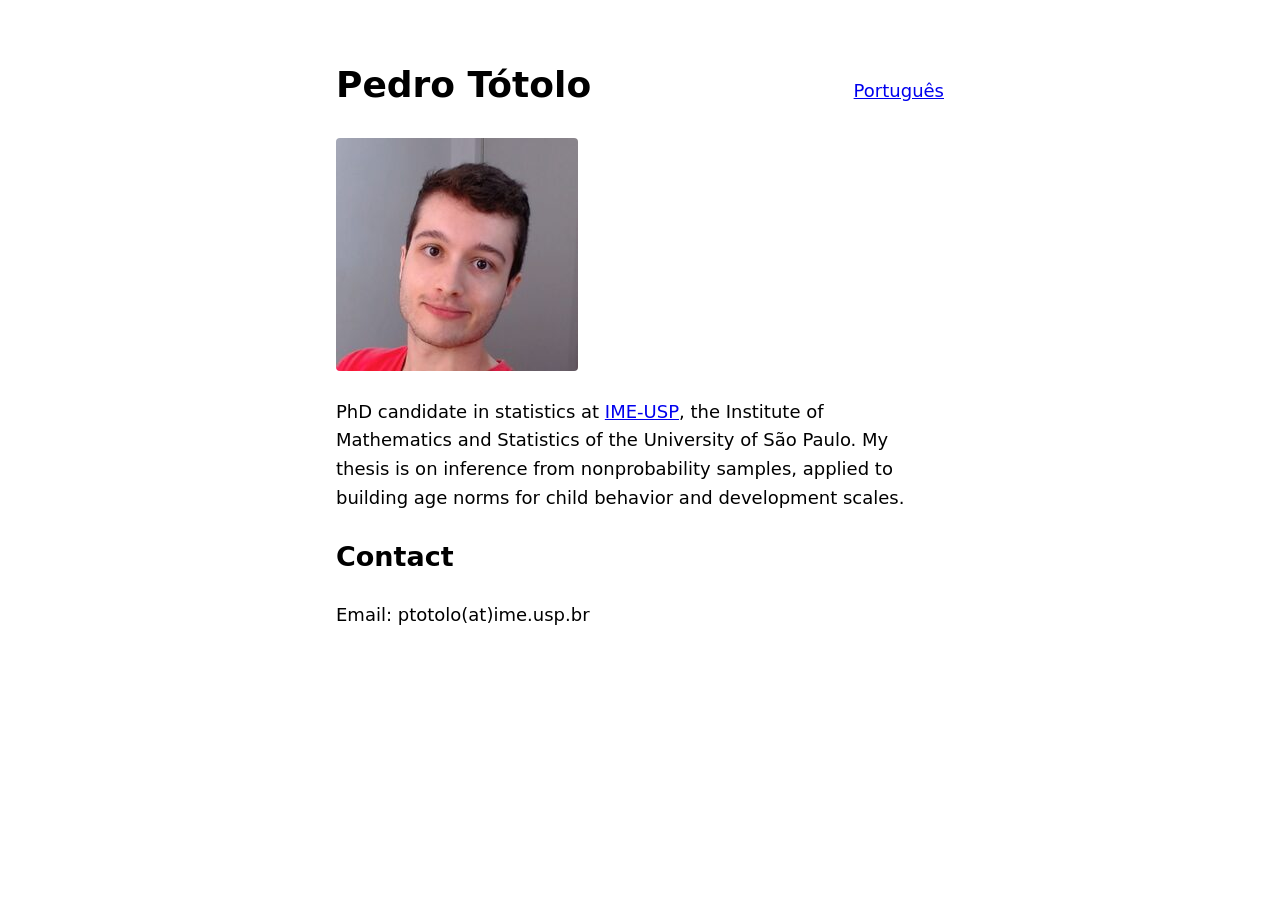
==== en.html @ 61eac5f5 "Add English page and update bio to the thesis topic index.html (pt-BR) and en.html link to each othe" ====
<!doctype html>
<html lang="en">
<head>
<meta charset="utf-8">
<meta name="viewport" content="width=device-width, initial-scale=1">
<title>Pedro Tótolo</title>
<meta name="description" content="Pedro Tótolo, PhD candidate in statistics at IME-USP.">
<link rel="alternate" hreflang="pt-BR" href="https://ptotolo.github.io/">
<link rel="alternate" hreflang="en" href="https://ptotolo.github.io/en.html">
<link rel="stylesheet" href="style.css">
</head>
<body>
<header>
<h1>Pedro Tótolo</h1>
<nav><a href="./" hreflang="pt-BR" lang="pt-BR">Português</a></nav>
</header>
<main>
<img src="photo.jpg" width="242" height="233" alt="Photo of Pedro Tótolo">
<p>PhD candidate in statistics at <a href="https://www.ime.usp.br">IME-USP</a>, the Institute of Mathematics and Statistics of the University of São Paulo. My thesis is on inference from nonprobability samples, applied to building age norms for child behavior and development scales.</p>
<h2>Contact</h2>
<p>Email: ptotolo(at)ime.usp.br</p>
</main>
</body>
</html>
---- style.css ----
:root { color-scheme: light dark; }
body { max-width: 38rem; margin: 2rem auto; padding: 0 1rem; font: 1.125rem/1.6 system-ui, sans-serif; }
header { display: flex; justify-content: space-between; align-items: baseline; }
img { max-width: 100%; height: auto; border-radius: 4px; }
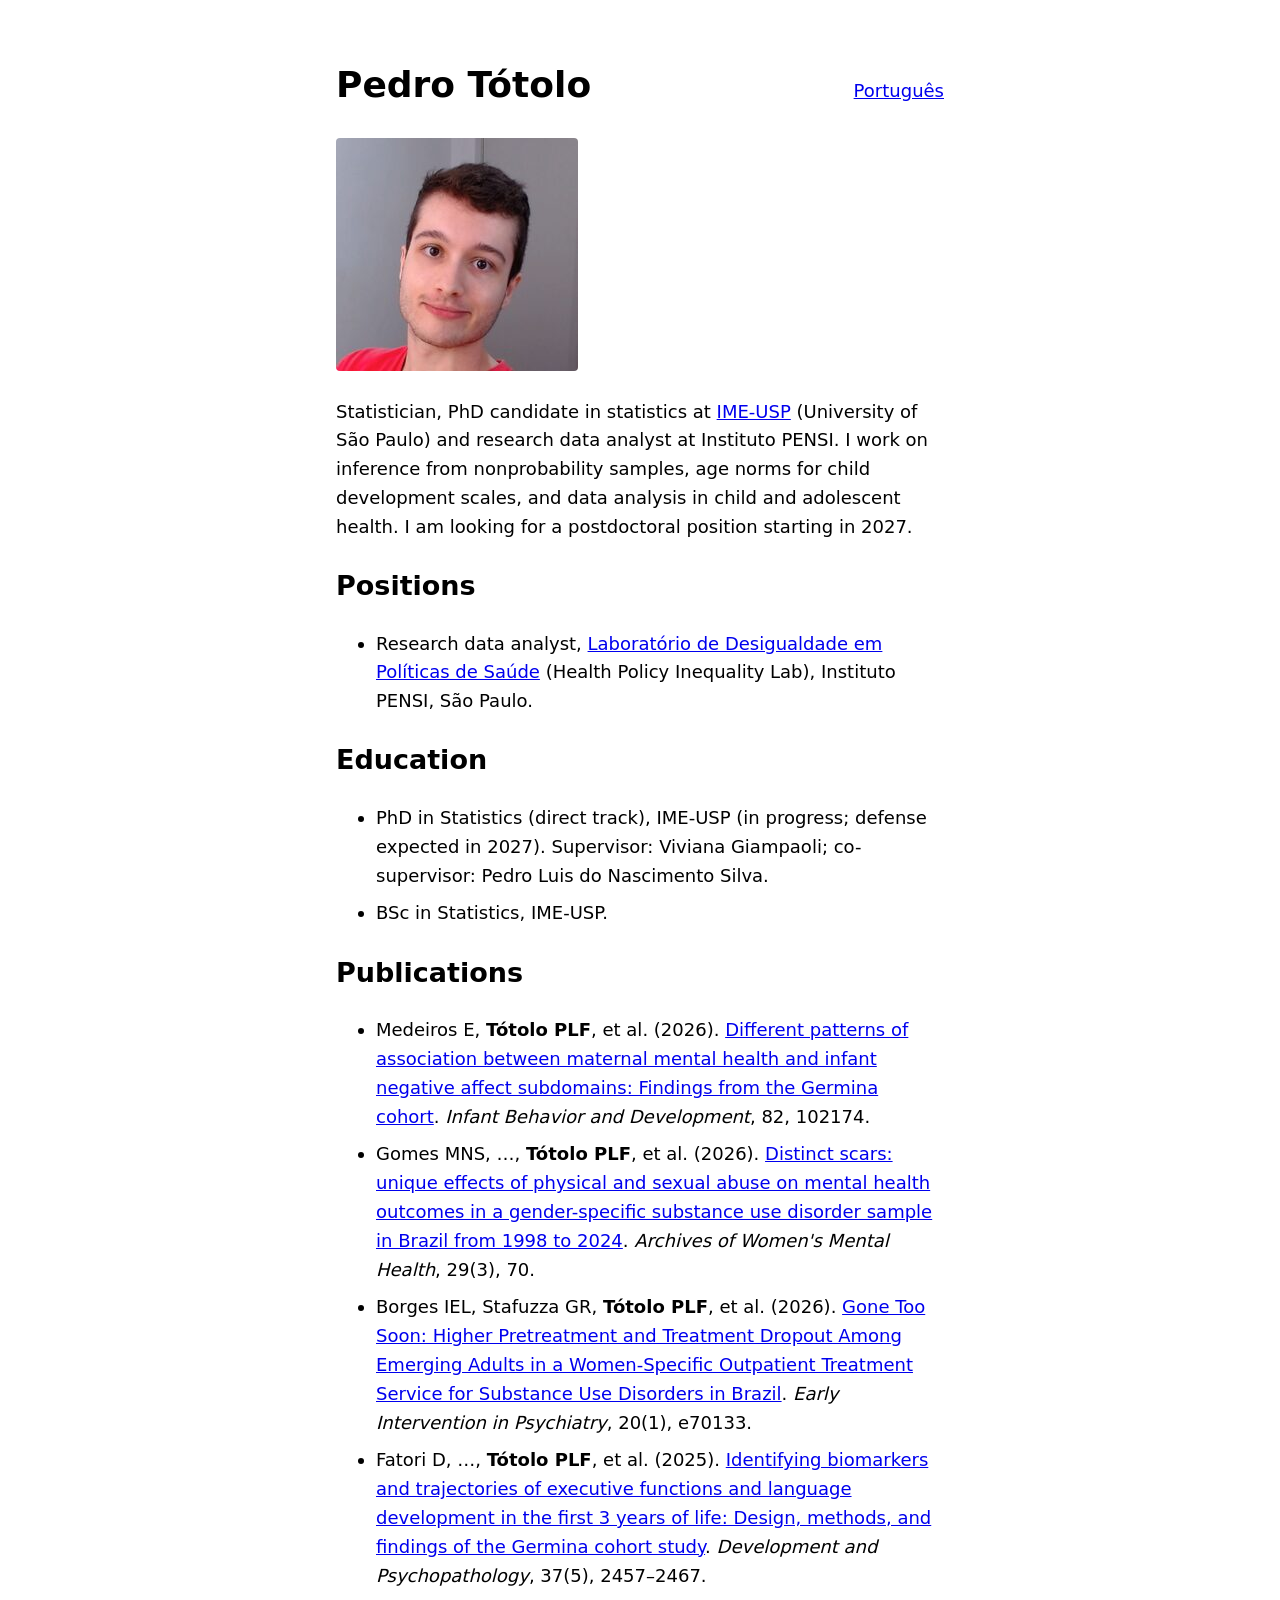
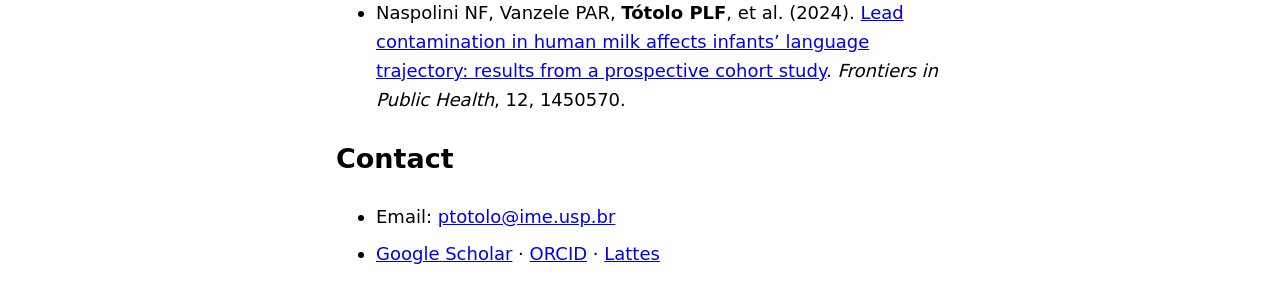
==== commit 17e2a5f7: "Turn the site into a short academic CV Both pages now give the PENSI position, the PhD and BSc, the " ====
--- a/en.html
+++ b/en.html
@@ -3,8 +3,14 @@
 <head>
 <meta charset="utf-8">
 <meta name="viewport" content="width=device-width, initial-scale=1">
-<title>Pedro Tótolo</title>
-<meta name="description" content="Pedro Tótolo, PhD candidate in statistics at IME-USP.">
+<title>Pedro Luis Freitas Tótolo</title>
+<meta name="description" content="Pedro Luis Freitas Tótolo, statistician, PhD candidate in statistics at IME-USP and research data analyst at Instituto PENSI.">
+<meta property="og:title" content="Pedro Luis Freitas Tótolo">
+<meta property="og:description" content="Statistician, PhD candidate at IME-USP and research data analyst at Instituto PENSI.">
+<meta property="og:image" content="https://ptotolo.github.io/photo.jpg">
+<meta property="og:url" content="https://ptotolo.github.io/en.html">
+<meta property="og:type" content="profile">
+<link rel="icon" href="photo.jpg">
 <link rel="alternate" hreflang="pt-BR" href="https://ptotolo.github.io/">
 <link rel="alternate" hreflang="en" href="https://ptotolo.github.io/en.html">
 <link rel="stylesheet" href="style.css">
@@ -16,9 +22,29 @@
 </header>
 <main>
 <img src="photo.jpg" width="242" height="233" alt="Photo of Pedro Tótolo">
-<p>PhD candidate in statistics at <a href="https://www.ime.usp.br">IME-USP</a>, the Institute of Mathematics and Statistics of the University of São Paulo. My thesis is on inference from nonprobability samples, applied to building age norms for child behavior and development scales.</p>
+<p>Statistician, PhD candidate in statistics at <a href="https://www.ime.usp.br">IME-USP</a> (University of São Paulo) and research data analyst at Instituto PENSI. I work on inference from nonprobability samples, age norms for child development scales, and data analysis in child and adolescent health. I am looking for a postdoctoral position starting in 2027.</p>
+<h2>Positions</h2>
+<ul>
+<li>Research data analyst, <a href="https://institutopensi.org.br/pesquisa/ciencias-sociais/lab-desigualdade" hreflang="pt-BR">Laboratório de Desigualdade em Políticas de Saúde</a> (Health Policy Inequality Lab), Instituto PENSI, São Paulo.</li>
+</ul>
+<h2>Education</h2>
+<ul>
+<li>PhD in Statistics (direct track), IME-USP (in progress; defense expected in 2027). Supervisor: Viviana Giampaoli; co-supervisor: Pedro Luis do Nascimento Silva.</li>
+<li>BSc in Statistics, IME-USP.</li>
+</ul>
+<h2>Publications</h2>
+<ul>
+<li>Medeiros E, <b>Tótolo PLF</b>, et al. (2026). <a href="https://doi.org/10.1016/j.infbeh.2025.102174">Different patterns of association between maternal mental health and infant negative affect subdomains: Findings from the Germina cohort</a>. <i>Infant Behavior and Development</i>, 82, 102174.</li>
+<li>Gomes MNS, …, <b>Tótolo PLF</b>, et al. (2026). <a href="https://doi.org/10.1007/s00737-026-01702-5">Distinct scars: unique effects of physical and sexual abuse on mental health outcomes in a gender-specific substance use disorder sample in Brazil from 1998 to 2024</a>. <i>Archives of Women's Mental Health</i>, 29(3), 70.</li>
+<li>Borges IEL, Stafuzza GR, <b>Tótolo PLF</b>, et al. (2026). <a href="https://doi.org/10.1111/eip.70133">Gone Too Soon: Higher Pretreatment and Treatment Dropout Among Emerging Adults in a Women-Specific Outpatient Treatment Service for Substance Use Disorders in Brazil</a>. <i>Early Intervention in Psychiatry</i>, 20(1), e70133.</li>
+<li>Fatori D, …, <b>Tótolo PLF</b>, et al. (2025). <a href="https://doi.org/10.1017/s0954579425000069">Identifying biomarkers and trajectories of executive functions and language development in the first 3 years of life: Design, methods, and findings of the Germina cohort study</a>. <i>Development and Psychopathology</i>, 37(5), 2457–2467.</li>
+<li>Naspolini NF, Vanzele PAR, <b>Tótolo PLF</b>, et al. (2024). <a href="https://doi.org/10.3389/fpubh.2024.1450570">Lead contamination in human milk affects infants’ language trajectory: results from a prospective cohort study</a>. <i>Frontiers in Public Health</i>, 12, 1450570.</li>
+</ul>
 <h2>Contact</h2>
-<p>Email: ptotolo(at)ime.usp.br</p>
+<ul>
+<li>Email: <a href="mailto:ptotolo@ime.usp.br">ptotolo@ime.usp.br</a></li>
+<li><a rel="me" href="https://scholar.google.com/citations?user=zwDX9LEAAAAJ">Google Scholar</a> · <a rel="me" href="https://orcid.org/0000-0002-2468-3622">ORCID</a> · <a rel="me" href="http://lattes.cnpq.br/4836740196986089">Lattes</a></li>
+</ul>
 </main>
 </body>
 </html>
--- a/style.css
+++ b/style.css
@@ -1,4 +1,5 @@
 :root { color-scheme: light dark; }
 body { max-width: 38rem; margin: 2rem auto; padding: 0 1rem; font: 1.125rem/1.6 system-ui, sans-serif; }
 header { display: flex; justify-content: space-between; align-items: baseline; }
+li { margin-bottom: 0.5em; }
 img { max-width: 100%; height: auto; border-radius: 4px; }
